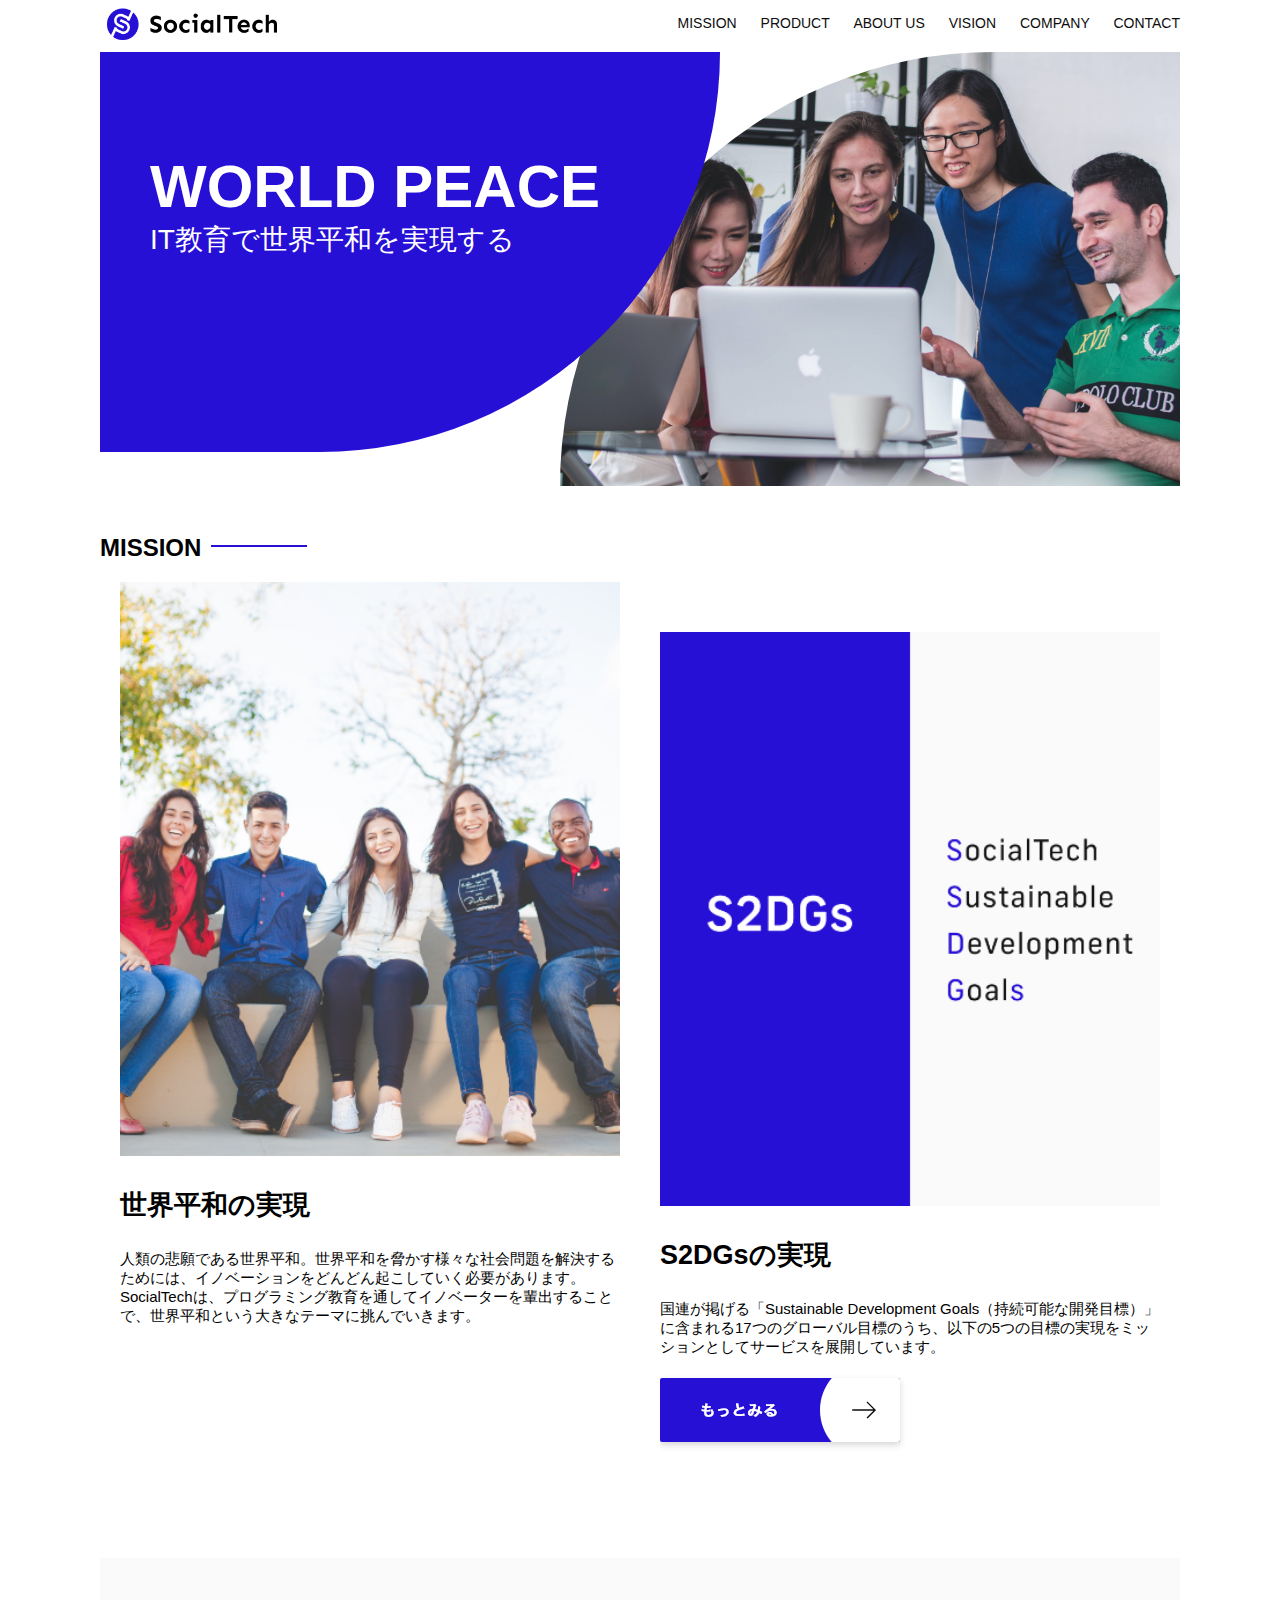
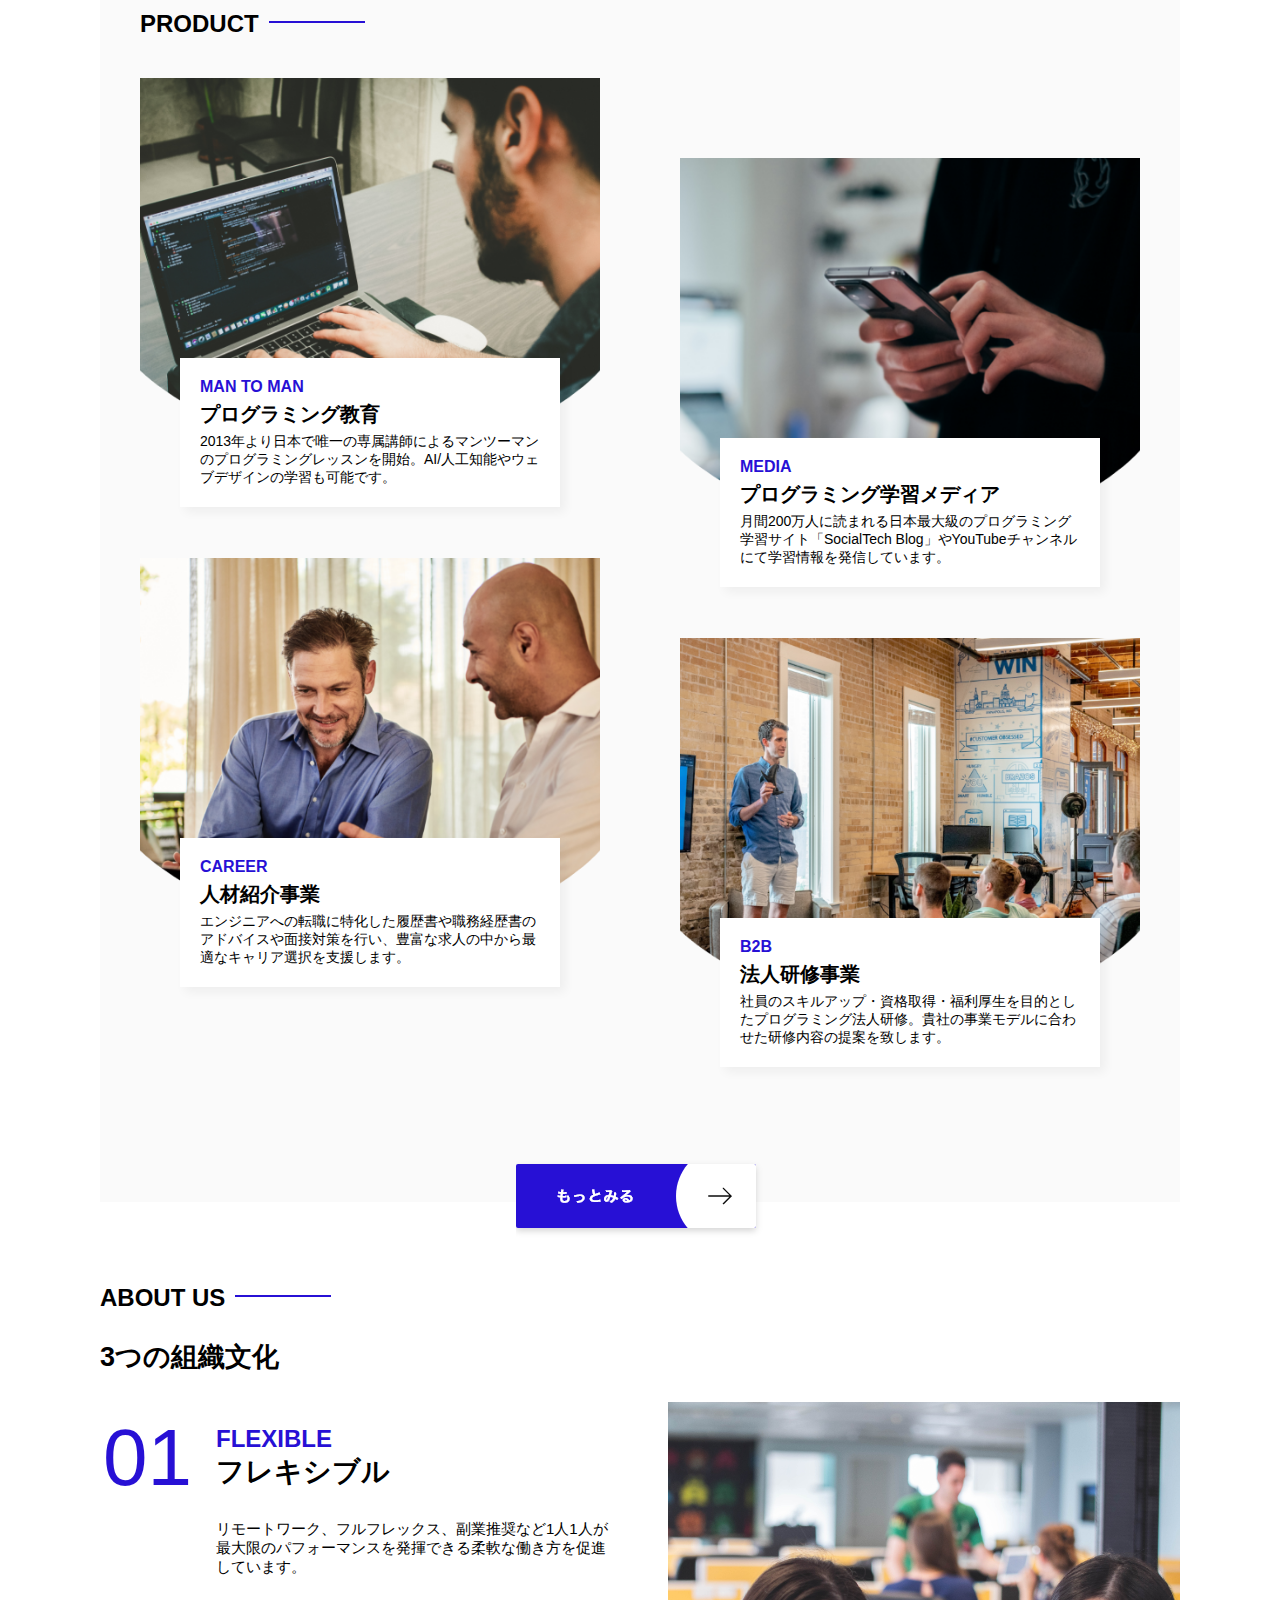
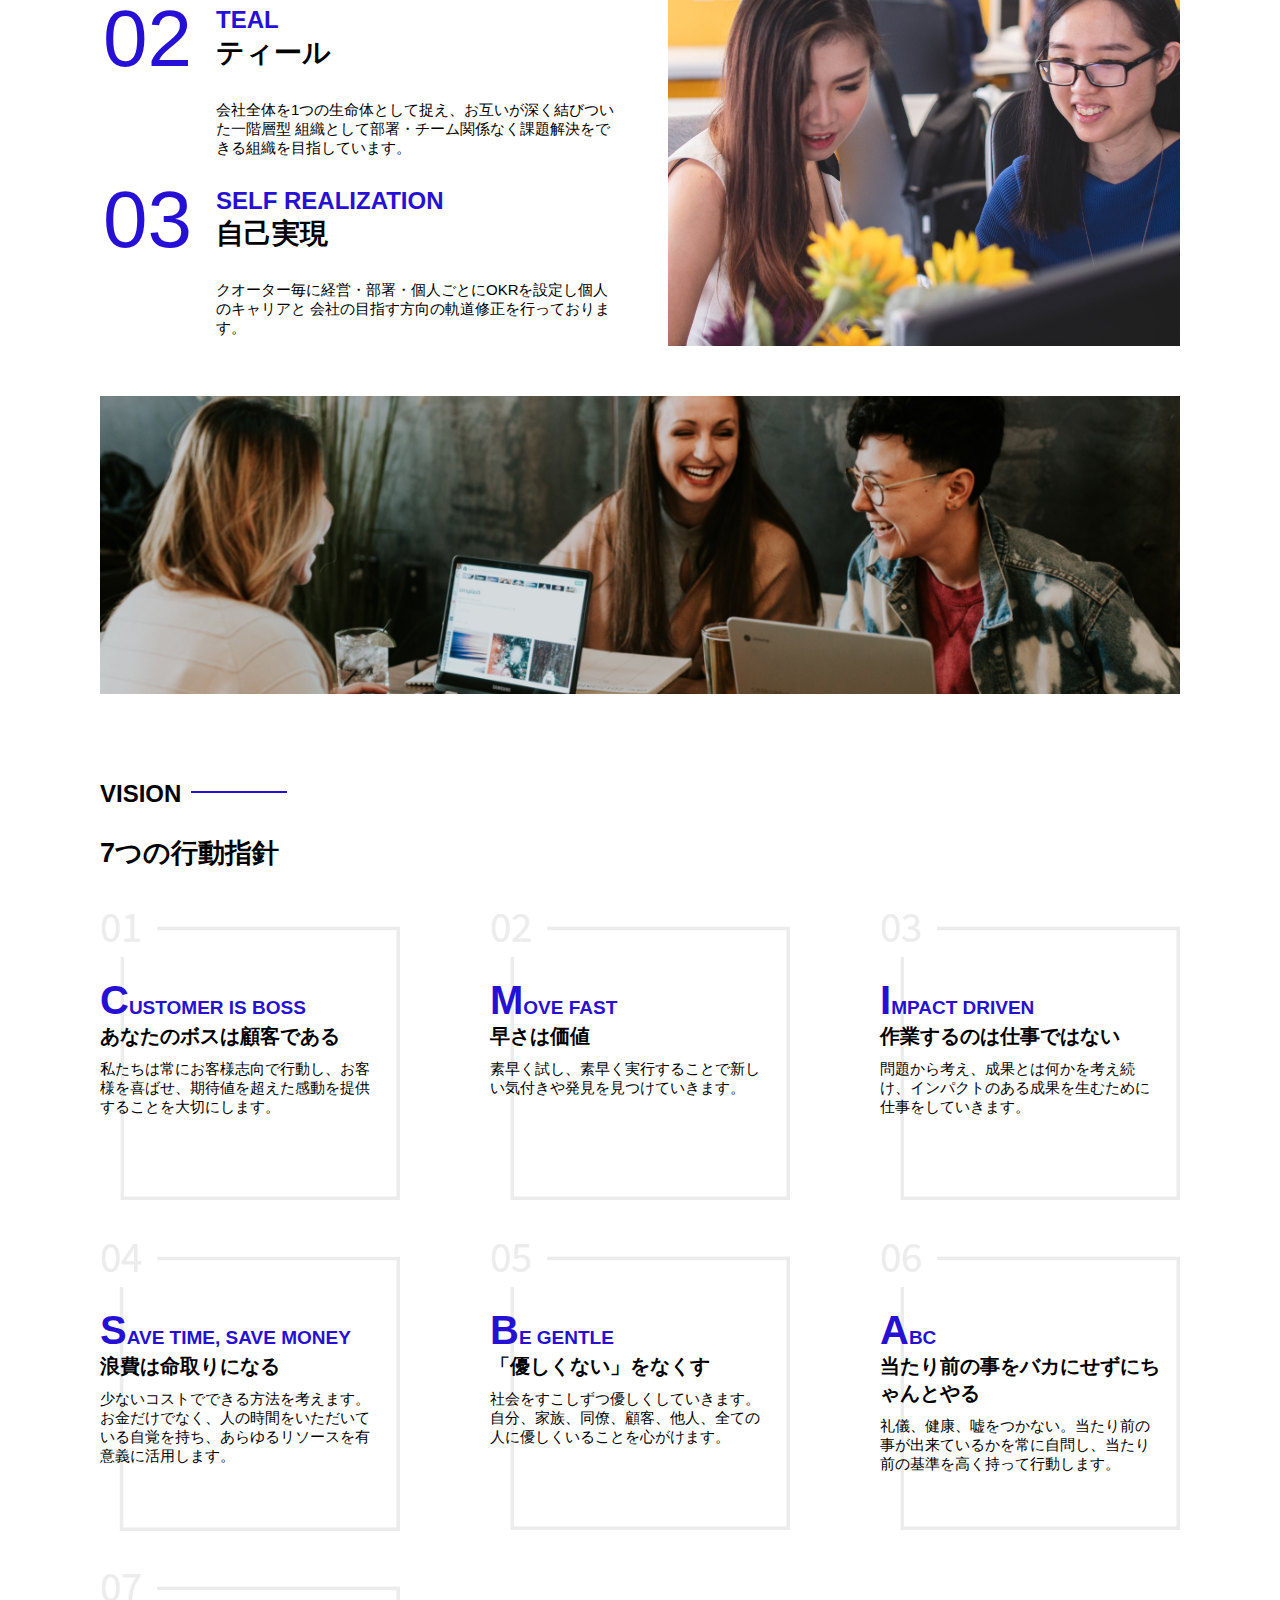
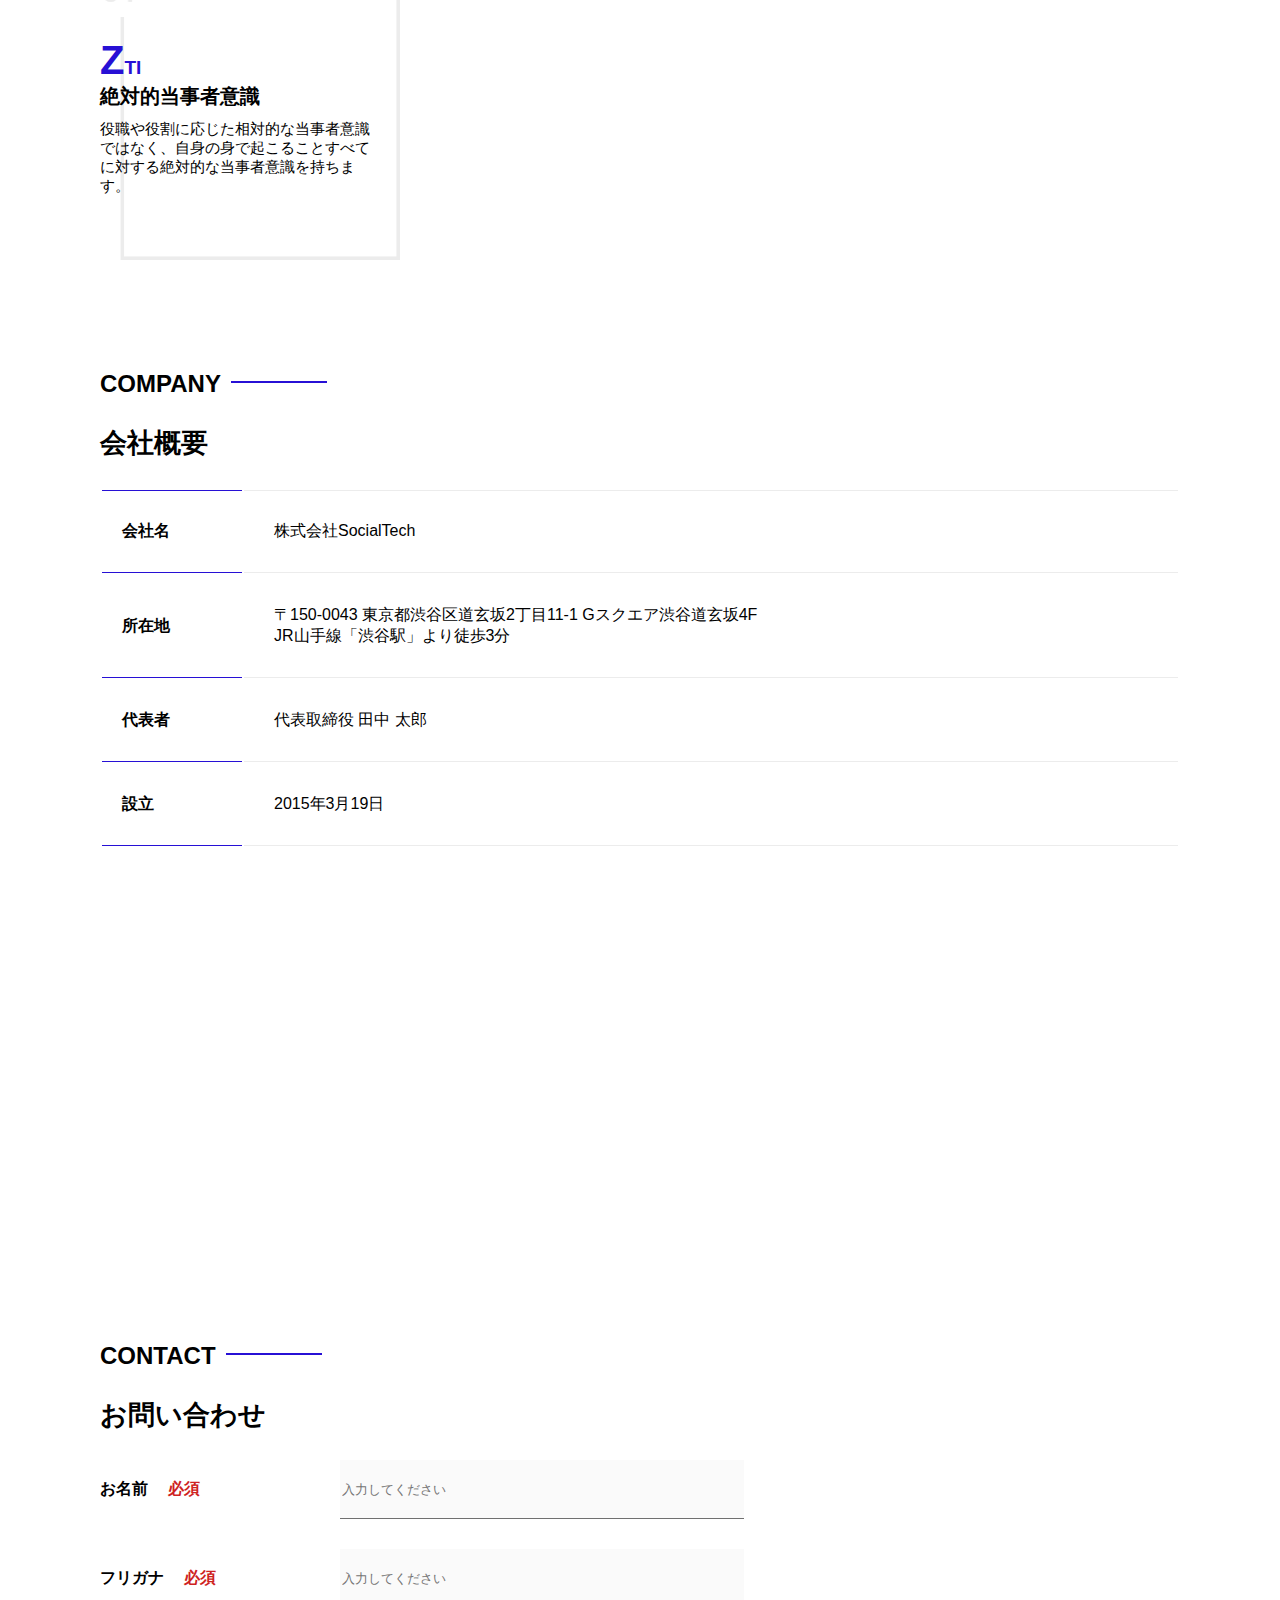
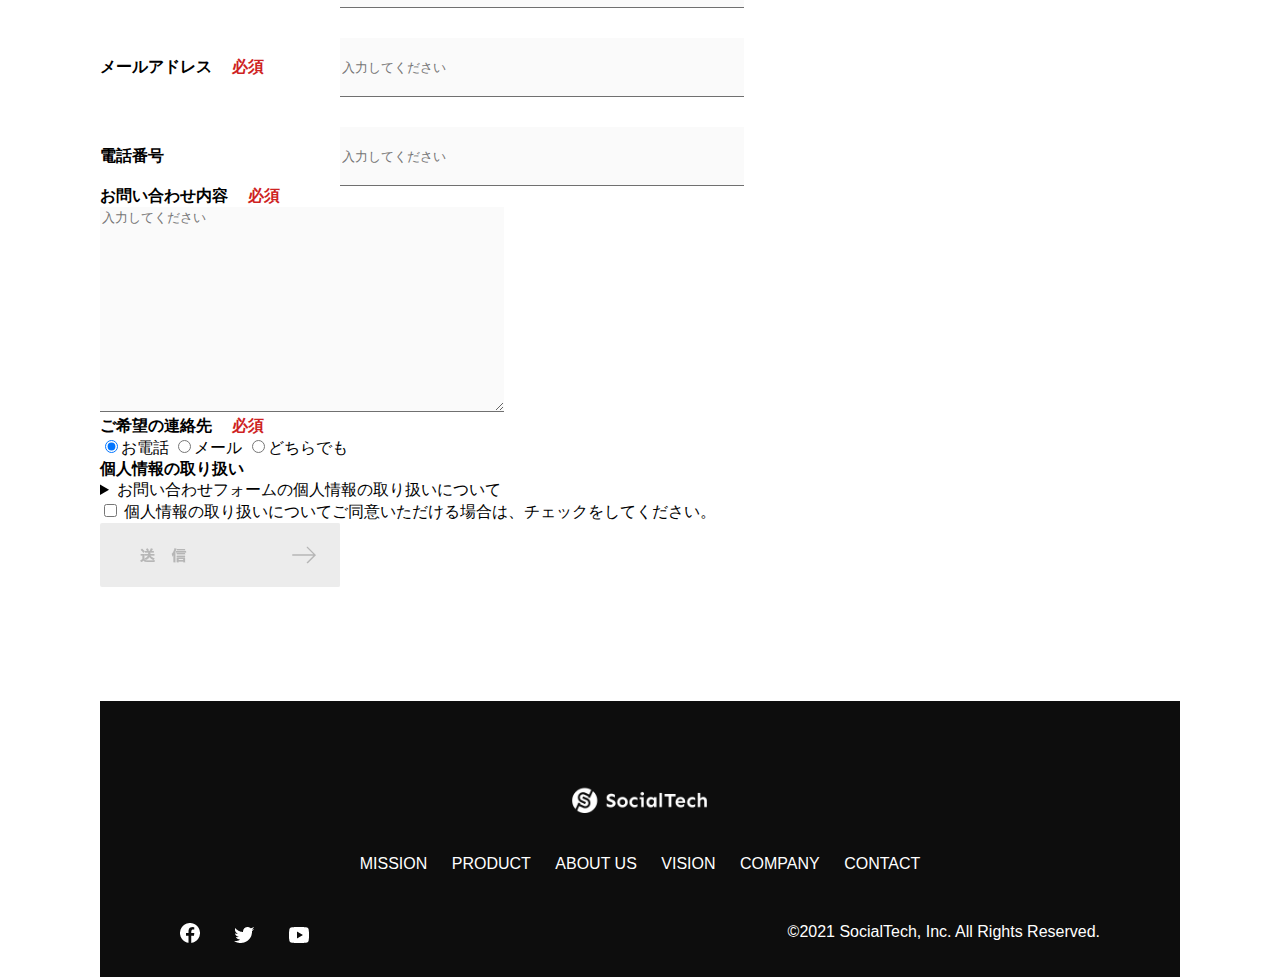
==== index.html @ 035e8613 "初回コミット" ====
<!DOCTYPE html>
  <html>
  <head>
    <title>SocialTech</title>
    <meta charset="UTF-8">
    <meta name="description" content="SocialTechはEdTech業界のリーディングカンパニーを目指します。">
    <meta name="viewport" content="width=device-width", initial-scale="1.0">
    <link rel="stylesheet" href="style.css">
  </head>
  <body>
    <header>
      <a href="index.html" id="logo"><img src="images/logo.png" alt="トップページに戻る"></a>
        <!-- PC用ナビゲーション -->
      <nav id="nav-pc">
        <a href="mission.html">MISSION</a>
        <a href="product.html">PRODUCT</a>
        <a href="index.html#aboutus">ABOUT US</a>
        <a href="index.html#vision">VISION</a>
        <a href="index.html#company">COMPANY</a>
        <a href="index.html#contact">CONTACT</a>
      </nav>
       <!-- スマホ用メニューボタン -->
     <img id="menu-sp" src="images/button-menu.png" alt="ナビゲーションを開く" onclick="document.getElementById('nav-sp').style.display = 'block'">
     <!-- スマホ用ナビゲーション -->
     <nav id="nav-sp">
      <img id="close" src="images/button-close.png" alt="ナビゲーションを閉じる" onclick="document.getElementById('nav-sp').style.display = 'none'">
      <a id="logo-sp" href="index.html" onclick="document.getElementById('nav-sp').style.display = 'none'"><img
          src="images/logo-sp.png" alt="トップページに戻る"></a>
      <a class="menu" href="mission.html" onclick="document.getElementById('nav-sp').style.display = 'none'">MISSION</a>
      <a class="menu" href="product.html" onclick="document.getElementById('nav-sp').style.display = 'none'">PRODUCT</a>
      <a class="menu" href="index.html#aboutus" onclick="document.getElementById('nav-sp').style.display = 'none'">ABOUT
        US</a>
      <a class="menu" href="index.html#vision"
        onclick="document.getElementById('nav-sp').style.display = 'none'">VISION</a>
      <a class="menu" href="index.html#company"
        onclick="document.getElementById('nav-sp').style.display = 'none'">COMPANY</a>
      <a class="menu" href="index.html#contact"
        onclick="document.getElementById('nav-sp').style.display = 'none'">CONTACT</a>
      <div id="sns">
        <a href="https://www.facebook.com/sejuku2013"><img src="images/button-facebook.png" alt="Facebookのリンク"></a>
        <a href="https://twitter.com/samuraijuku"><img src="images/button-twitter.png" alt="Twitterのリンク"></a>
        <a href="https://www.youtube.com/channel/UCCFOQO5aDK0xXam4cUQXT8g"><img src="images/button-youtube.png" alt="YouTubeのリンク"></a>
      </div>
    </nav>
    </header>
    <main>
      <article>
         <!-- メインビジュアル -->
       <section id="main-visual">
        <div id="main-message">
          <h1>WORLD PEACE</h1>
          <p>IT教育で世界平和を実現する</p>
        </div>
        <img src="images/index/index-main.png" alt="PCの周りに集まる多国籍の仲間たち">
      </section>
      <section id="mission">
        <h2 class="index-h2">MISSION</h2>
        <div id="mission-flex">
          <div>
            <img id="mission-photo" src="images/index/index-mission.png" alt="屋外のベンチで写真を撮影する多国籍の仲間たち">
            <h3>世界平和の実現</h3>
            <p>
              人類の悲願である世界平和。世界平和を脅かす様々な社会問題を解決するためには、イノベーションをどんどん起こしていく必要があります。SocialTechは、プログラミング教育を通してイノベーターを輩出することで、世界平和という大きなテーマに挑んでいきます。
            </p>
          </div>
          <div>
            <img id="s2dgs" src="images/index/s2dgs.png" alt="S2DGs">
             <h3>S2DGsの実現</h3>
             <p>国連が掲げる「Sustainable Development Goals（持続可能な開発目標）」に含まれる17つのグローバル目標のうち、以下の5つの目標の実現をミッションとしてサービスを展開しています。</p>
             <a href="mission.html">
               <img src="images/button-more.png" alt="もっとみる">
             </a>
          </div>
        </div>
      </section>
      <!-- プロダクト -->
      <section id="product">
        <h2 class="index-h2">PRODUCT</h2>
        <div>
          <div id="product-left">
            <div>
              <img class="product-photo" src="images/index/index-mantoman.png" alt="PCでコードを書く男性">
              <div class="product-explain">
                <span>MAN TO MAN</span>
                <h3>プログラミング教育</h3>
                <p>2013年より日本で唯一の専属講師によるマンツーマンのプログラミングレッスンを開始。AI/人工知能やウェブデザインの学習も可能です。</p>
              </div>
            </div>
            <div>
              <img class="product-photo" src="images/index/index-career.png" alt="笑顔で話し合う2人の男性">
              <div class="product-explain">
                <span>CAREER</span>
                <h3>人材紹介事業</h3>
                <p>エンジニアへの転職に特化した履歴書や職務経歴書のアドバイスや面接対策を行い、豊富な求人の中から最適なキャリア選択を支援します。</p>
              </div>
            </div> 
          </div>
          <div id="product-right">
            <div>
              <img class="product-photo" src="images/index/index-media.png" alt="スマートフォンを操作する人">
              <div class="product-explain">
                <span>MEDIA</span>
                <h3>プログラミング学習メディア</h3>
                <p>月間200万人に読まれる日本最大級のプログラミング学習サイト「SocialTech Blog」やYouTubeチャンネルにて学習情報を発信しています。</p>
              </div>
            </div>
            <div>
              <img class="product-photo" src="images/index/index-b2b.png" alt="講演中の男性とそれを聴く人々">
              <div class="product-explain">
                <span>B2B</span>
                <h3>法人研修事業</h3>
                <p>社員のスキルアップ・資格取得・福利厚生を目的としたプログラミング法人研修。貴社の事業モデルに合わせた研修内容の提案を致します。</p>
              </div>
            </div>
          </div>
        </div>
        <div>
          <a id="product-more" href="product.html">
            <img src="images/button-more.png" alt="もっとみる">
          </a>
        </div>
      </section>
       <!---ABOUT US-->
       <section id="aboutus">
        <h2 class="index-h2">ABOUT US</h2>
        <h3>3つの組織文化</h3>
        <div>
          <table class="culture-table">
            <tr>
              <td>
                <span class="culture-num">01</span>
              </td>
              <td>
                <span class="culture-en">FLEXIBLE</span>
                <span class="culture-jp">フレキシブル</span>
              </td>
            </tr>
            <tr>
              <td>
                <!--空のセル-->
              </td>
              <td>
                <p class="culture-description">
                  リモートワーク、フルフレックス、副業推奨など1人1人が最大限のパフォーマンスを発揮できる柔軟な働き方を促進しています。
                </p>
              </td>
            </tr>
            <tr>
              <td>
                <span class="culture-num">02</span>
              </td>
              <td>
                <span class="culture-en">TEAL</span>
                <span class="culture-jp">ティール</span>
              </td>
            </tr>
            <tr>
              <td>
                <!--空のセル-->
              </td>
              <td>
                <p class="culture-description">
                  会社全体を1つの生命体として捉え、お互いが深く結びついた一階層型
                  組織として部署・チーム関係なく課題解決をできる組織を目指しています。
                </p>
              </td>
            </tr>
            <tr>
              <td>
                <span class="culture-num">03</span>
              </td>
              <td>
                <span class="culture-en">SELF REALIZATION</span>
                <span class="culture-jp">自己実現</span>
              </td>
            </tr>
            <tr>
              <td>
                <!--空のセル-->
              </td>
              <td>
                <p class="culture-description">
                  クオーター毎に経営・部署・個人ごとにOKRを設定し個人のキャリアと
                  会社の目指す方向の軌道修正を行っております。
                </p>
              </td>
            </tr>
          </table>
          <img class="culture-img" src="images/index/index-aboutus1.png" alt="笑顔で話し合う2人の女性">
        </div>
        <img class="culture-img2" src="images/index/index-aboutus2.png" alt="笑顔で話し合う3人の男女">
      </section>
       <!-- VISION -->
       <section id="vision">
        <h2 class="index-h2">VISION</h2>
        <h3>7つの行動指針</h3>
        <div>
          <div class="vision-box">
            <img src="images/index/vision-01.png" alt="01">
            <span>
              <h4>CUSTOMER IS BOSS</h4>
              <h5>あなたのボスは顧客である</h5>
              <p>私たちは常にお客様志向で行動し、お客様を喜ばせ、期待値を超えた感動を提供することを大切にします。</p>
            </span>
          </div>
          <div class="vision-box">
            <img src="images/index/vision-02.png" alt="02">
            <span>
              <h4>MOVE FAST</h4>
              <h5>早さは価値</h5>
              <p>素早く試し、素早く実行することで新しい気付きや発見を見つけていきます。</p>
            </span>
          </div>
          <div class="vision-box">
            <img src="images/index/vision-03.png" alt="03">
            <span>
              <h4>IMPACT DRIVEN</h4>
              <h5>作業するのは仕事ではない</h5>
              <p>問題から考え、成果とは何かを考え続け、インパクトのある成果を生むために仕事をしていきます。</p>
            </span>
          </div>
          <div class="vision-box">
            <img src="images/index//vision-04.png" alt="04">
            <span>
              <h4>SAVE TIME, SAVE MONEY</h4>
              <h5>浪費は命取りになる</h5>
              <p>少ないコストでできる方法を考えます。お金だけでなく、人の時間をいただいている自覚を持ち、あらゆるリソースを有意義に活用します。</p>
            </span>
          </div>
          <div class="vision-box">
            <img src="images/index/vision-05.png" alt="05">
            <span>
              <h4>BE GENTLE</h4>
              <h5>「優しくない」をなくす</h5>
              <p>社会をすこしずつ優しくしていきます。自分、家族、同僚、顧客、他人、全ての人に優しくいることを心がけます。</p>
            </span>
          </div>
          <div class="vision-box">
            <img src="images/index/vision-06.png" alt="06">
            <span>
              <h4>ABC</h4>
              <h5>当たり前の事をバカにせずにちゃんとやる</h5>
              <p>礼儀、健康、嘘をつかない。当たり前の事が出来ているかを常に自問し、当たり前の基準を高く持って行動します。</p>
            </span>
          </div>
          <div class="vision-box">
            <img src="images/index/vision-07.png" alt="07">
            <span>
              <h4>ZTI</h4>
              <h5>絶対的当事者意識</h5>
              <p>役職や役割に応じた相対的な当事者意識ではなく、自身の身で起こることすべてに対する絶対的な当事者意識を持ちます。</p>
            </span>
          </div>
        </div>
      </section>
       <!-- COMPANY -->
       <section id="company">
        <h2 class="index-h2">COMPANY</h2>
        <h3>会社概要</h3>
        <table id="company-table">
          <tr>
            <th class="tableheader-first">会社名</th>
            <td class="cell-first">株式会社SocialTech</td>
          </tr>
          <tr>
            <th class="tableheader">所在地</th>
            <td class="cell">〒150-0043 東京都渋谷区道玄坂2丁目11-1 Gスクエア渋谷道玄坂4F<br>JR山手線「渋谷駅」より徒歩3分</td>
          </tr>
          <tr>
            <th class="tableheader">代表者</th>
            <td class="cell">代表取締役 田中 太郎</td>
          </tr>
          <tr>
            <th class="tableheader">設立</th>
            <td class="cell">2015年3月19日</td>
          </tr>
        </table>
        <iframe
           src="https://www.google.com/maps/embed?pb=!1m18!1m12!1m3!1d3241.7759544892483!2d139.69399665123464!3d35.65789123876098!2m3!1f0!2f0!3f0!3m2!1i1024!2i768!4f13.1!3m3!1m2!1s0x60188caa0042e8d1%3A0xba130bea826a7aa2!2z44CSMTUwLTAwNDMg5p2x5Lqs6YO95riL6LC35Yy66YGT546E5Z2C77yS5LiB55uu77yR77yR4oiS77yR!5e0!3m2!1sja!2sjp!4v1636872991912!5m2!1sja!2sjp"
           style="border:0;" allowfullscreen="" loading="lazy">
         </iframe>
      </section>
      <!-- お問い合わせフォーム -->
      <section id="contact">
        <h2 class="index-h2">CONTACT</h2>
        <h3>お問い合わせ</h3>
        <!-- STATIC FORMSのフォームタグ -->
        <form action="https://api.staticforms.xyz/submit" method="post">
          <input type="text" name="honeypot" style="display:none">
          <!-- STATIC FORMSのアクセスキー -->
          <input type="hidden" name="accessKey" value="3733d729-b805-4e1a-8c39-3de2110f23d2">
          <!--メールのタイトル-->
          <input type="hidden" name="subject" value="お問い合わせフォーム" />
          <!--送信先のメールアドレスをvalueに設定する-->
          <input type="hidden" name="replyTo" value="emotegi0509@gmail.com">
          <!--redirectToのURLは公開後のURLへリンクする-->
          <input type="hidden" name="redirectTo" value="">
          <div>
            <div class="contact-heading">
              <label class="contact-label">お名前<span class="contact-span">必須</span></label>
            </div>
            <div>
              <input type="text" name="name" placeholder="入力してください" class="contact-textbox">
            </div>
          </div>
          <div>
            <div class="contact-heading">
              <label class="contact-label">フリガナ<span class="contact-span">必須</span></label>
            </div>
            <div>
              <input type="text" name="hurigana" placeholder="入力してください" class="contact-textbox">
            </div>
          </div>
          <div>
            <div class="contact-heading">
              <label class="contact-label">メールアドレス<span class="contact-span">必須</span></label>
            </div>
            <div>
              <input type="text" name="email" placeholder="入力してください" class="contact-textbox">
            </div>
          </div>
          <div>
            <div class="contact-heading">
              <label class="contact-label">電話番号</label>
            </div>
            <div>
              <input type="text" name="tel" placeholder="入力してください" class="contact-textbox">
            </div>
            <div>
              <div class="contact-heading">
                <label class="contact-label">お問い合わせ内容<span class="contact-span">必須</span></label>
              </div>
              <div>
                <textarea class="contact-textarea" placeholder="入力してください" name="message"></textarea>
              </div>
              <div>
                <div class="contact-heading">
                  <label class="contact-label">ご希望の連絡先<span class="contact-span">必須</span></label>
                </div>
                <div>
                  <input class="radiobutton" type="radio" value="tel" name="contact" checked><label>お電話</label>
                  <input class="radiobutton" type="radio" value="mail" name="contact"><label>メール</label>
                  <input class="radiobutton" type="radio" value="both" name="contact"><label>どちらでも</label>
                </div>
              </div>
              <div>
                <div class="contact-heading">
                  <label class="contact-label">個人情報の取り扱い</label>
                </div>
                <div>
                  <details>
                    <summary>お問い合わせフォームの個人情報の取り扱いについて</summary>
                    <div>
                      <span>１．組織の名称又は氏名</span><br>
                      株式会社SocialTech<br><br>
                      <span>２．個人情報保護管理者（若しくはその代理人）の氏名又は職名、所属及び連絡先
                        鈴木 一郎 コーポレート部</span><br>
                      メールアドレス：support@socialtech.net<br>
                      TEL：03-xxxx-xxxx<br>
                      <span>３．個人情報の利用目的</span><br>
                      ・本サービス及び本サービスに関連する情報の提供又はそれらに関する連絡のため<br>
                      ・ユーザーの本人確認のため<br>
                      ・当社サービスのご案内のため<br>
                      ・当社の商品等の広告または宣伝（電子メールによるものを含むものとします。）<br><br>
                      <span>４．個人情報の取り扱い業務の委託</span><br>
                      個人情報の取扱業務の全部または一部を外部に業務委託する場合があります。<br>
                      その際、弊社は、個人情報を適切に保護できる管理体制を敷き実行していることを条件として<br>
                      委託先を厳選したうえで、機密保持契約を委託先と締結し、お客様の個人情報を厳密に管理させます。<br><br>
                      <span>５．個人情報の開示等の請求</span><br>
                      お客様は、弊社に対してご自身の個人情報の開示等（利用目的の通知、開示、内容の訂正・追加・削除、利用の停止または消去、第三者への提供の停止）に関して、当社問合わせ窓口に申し出ることができます。<br>
                      その際、弊社はお客様ご本人を確認させていただいたうえで、合理的な期間内に対応いたします。<br><br>
                      なお、個人情報に関する弊社問合わせ先は、次の通りです。<br><br>
                      株式会社SocialTech　個人情報問合せ窓口<br>
                      〒150-0043　東京都渋谷区道玄坂2丁目11-1 Ｇスクエア渋谷道玄坂 4F<br>
                      メールアドレス：support@socialtech.net　TEL：03-xxxx-xxxx<br><br>
                      <span>６．個人情報を提供されることの任意性について</span><br><br>
                      お客様がご自身の個人情報を弊社に提供されるか否かは、お客様のご判断によりますが、もしご提供されない場合には、適切なサービスが提供できない場合がありますので予めご了承ください。
                    </div>
                  </details>
                  <input type="checkbox" name="agree">
                  <span>個人情報の取り扱いについてご同意いただける場合は、チェックをしてください。</span>
                </div>
              </div>
              <input type="image" src="images/button-submit.png" alt="送信する">
            </form>
          </section>
        </article>
        <footer>
          <div id="footer-logo">
            <img src="images/logo-sp.png" alt="SocialTech">
          </div>
          <div id="footer-link">
            <a href="mission.html">MISSION</a>
            <a href="product.html">PRODUCT</a>
            <a href="index.html#aboutus">ABOUT US</a>
            <a href="index.html#vision">VISION</a>
            <a href="index.html#company">COMPANY</a>
            <a href="index.html#contact">CONTACT</a>
          </div>
          <div id="sns-footer">
            <a href="https://www.facebook.com/sejuku2013"><img src="images/button-facebook.png" alt="Facebookのリンク"></a>
            <a href="https://twitter.com/samuraijuku"><img src="images/button-twitter.png" alt="Twitterのリンク"></a>
            <a href="https://www.youtube.com/channel/UCCFOQO5aDK0 xXam4cUQXT8g"><img src="images/button-youtube.png" alt="YouTubeのリンク"></a>
             <span id="copyright">&copy;2021 SocialTech, Inc. All Rights Reserved. </span>
          </div>
        </footer>
     </main>
  </body>
  </html>
---- style.css ----
body {
    font-family: "Source Sans Pro", "Hiragino Kaku Gothic ProN", Meiryo, Arial, sans-serif;
  }
  
  p {
    font-size: 15px;
  }
  /*================
  PC用のスタイル
  =================*/
  @media screen and (min-width: 768px) {
  body {
    max-width: 1080px;
    min-width: 960px;
    margin: 0 auto 0 auto;
  }
  
  header {
    display: flex;
    justify-content: space-between;
  }
   /* ナビゲーションのレイアウト */
   #nav-pc {
    font-size: 14px;
    padding-top: 15px;
  }
  
  /* ナビゲーションのリンクの装飾設定 */
  #nav-pc > a {
    text-decoration: none;
    margin-left: 20px;
  }
  #nav-pc > a:link {
    color: #0d0d0d;
  }
  #nav-pc > a:visited {
    color: #0d0d0d;
  }
  #nav-pc > a:hover {
    color: #0d0d0d;
    text-decoration: underline;
  }
  #nav-pc > a:active {
    color: #0d0d0d;
  }
  /* スマホ用ナビを非表示 */
  #nav-sp,
  #menu-sp {
    display: none;
  }
  /* メインビジュアル*/
  #main-visual {
    position: relative;
    height: 400px;
  }
  #main-message {
    position: absolute;
    top: 0;
    left: 0;
    background-color: #2710d5;
    color: #ffffff;
    border-radius: 0 0 476px 0;
    max-width: 620px;
    height: 100%;
    width: 100%;
    z-index: 11;
  }
  #main-message > h1 {
    font-size: 60px;
    font-weight: bold;
    margin: 100px 0 0 50px;
  }
  #main-message > p { 
    font-size: 28px;
    margin: 0 0 0 50px;
  }
  #main-visual > img {
    max-width: 620px;
    border-radius: 476px 0 0 0;
    position: absolute;
    top: 0;
    right: 0;
    z-index: 10;
  }
  /* 見出し */
  h2 {
    margin: 40px 0 0 0;
  }
  
  h2::after {
    content: url("images/line.png");
    margin-left: 10px;
  }
  
  h3 {
    font-size: 27px;
  }
  /* ミッション */
  #mission {
    margin: 80px auto 80px auto;
    width: 100%;
  }
  
  #mission-flex {
    width: 100%;
    display: flex;
  }
  #mission-flex > div {
    width: 50%;
    margin: 20px;
  }
  
  #mission-photo {
    width: 100%;
  }
  
  #s2dgs {
    margin-top: 50px;
    width: 100%;
  }
  /* プロダクト */
  #product {
    background-color: #fafafa;
    margin: 80px 0 80px 0;
    padding: 10px 40px 0px 40px;
  }
  
  /* 外枠 */
  #product > div {
    margin-top: 40px;
    display: flex;
  }
  
  /* 左のカラム */
  #product-left {
    width: 50%;
    margin-right: 20px;
  }
  
  /* 右のカラム */
  #product-right {
    width: 50%;
    margin-left: 20px;
    margin-top: 80px;
  }
  
  /* 画像＋説明の枠 */
  #product-left > div {
    position: relative;
    height: 480px;
    margin-right: 20px;
  }
  #product-right > div {
    position: relative;
    height: 480px;
    margin-left: 20px;
  }
/* 画像 */
.product-photo {
  width: 100%;
}
/* 説明文の枠 */
.product-explain {
  background-color: #ffffff;
  position: absolute;
  left: 0;
  top: 280px;
  margin: 0 40px 0 40px;
  padding: 20px;
  box-shadow: 5px 5px 10px rgba(0, 0, 0, 0.05);
}

/* 説明文の英語 */
.product-explain > span {
  color: #2710d5;
  font-weight: bold;
  font-size: 16px;
  margin: 0;
}

/* 説明文の見出し */
.product-explain > h3 {
  font-size: 20px;
  margin: 5px 0 5px 0;
}

/* 説明文 */
.product-explain > p {
  font-size: 14px;
  margin: 0;
}

/* 「もっとみる」ボタン */
#product-more {
  margin: 0 auto -42px auto;
}
/* ABOUT US */
#aboutus {
  margin: 80px auto 80px auto;
}

/* 3つの組織文化と画像を入れる枠 */
#aboutus > div {
  display: flex;
}
/* 画像 */
.culture-img {
  width: 100%;
  align-self: flex-start;
}

.culture-img2 {
  margin-top: 50px;
  width: 100%;
}
/* 3つの組織文化の表 */
.culture-table {
  margin-right: 50px;
}
/* 番号 */
.culture-num {
  font-size: 80px;
  color: #2710d5;
  margin: 0 20px 0 0;
}

/* 組織文化英語 */
.culture-en {
  color: #2710d5;
  font-weight: bold;
  font-size: 24px;
  display: block;
}

/* 組織文化日本語 */
.culture-jp {
  font-size: 28px;
  font-weight: bold;
}

/* 説明文 */
.culture-description {
  margin: 0;
}
 /* ビジョン */
 #vision {
  margin: 80px auto 80px auto;
}

/* セクション内の外枠 */
#vision > div {
  width: 100%;
  display: flex;
  justify-content: space-between;
  flex-wrap: wrap;
}

/* 7つの行動指針の枠 */
.vision-box {
  width: 300px;
  height: 300px;
  margin-bottom: 30px;
  position: relative;
}
.vision-box > img {
  width: 100%;
  height: auto;
  position: absolute;
  top: 0;
  left: 0;
  z-index: 30;
}

.vision-box > span {
  position: absolute;
  top: 0;
  left: 0;
  z-index: 31;
  margin-right: 20px;
}

.vision-box > span > h4 {
  color: #2710d5;
  font-size: 19px;
  margin: 80px 0 0 0;
}

.vision-box > span > h4::first-letter {
  font-size: 40px;
}

.vision-box > span > h5 {
  font-size: 20px;
  margin: 0 0 0 0;
}

.vision-box > span > p {
  margin: 10px 0 0 0;
}
/* 会社概要 */
#company {
  margin: 80px auto 80px auto;
}
#company-table {
  width: 100%;
}

.tableheader {
  text-align: left;
  padding: 20px;
  border-bottom-color: #2710d5;
  border-bottom-width: 1px;
  border-bottom-style: solid;
  width: 100px;
}

.tableheader-first {
  text-align: left;
  padding: 20px;
  border-bottom-color: #2710d5;
  border-bottom-width: 1px;
  border-bottom-style: solid;
  border-top-color: #2710d5;
  border-top-width: 1px;
  border-top-style: solid;
  width: 100px;
}

.cell {
  padding: 30px;
  border-bottom-color: #ececec;
  border-bottom-width: 1px;
  border-bottom-style: solid;
}

.cell-first {
  padding: 30px;
  border-bottom-color: #ececec;
  border-bottom-width: 1px;
  border-bottom-style: solid;
  border-top-color: #ececec;
  border-top-width: 1px;
  border-top-style: solid;
}
#company > iframe {
  width: 100%;
  height: 368px;
  margin-top: 40px;
}
/* お問い合わせ */
#contact {
  margin: 80px auto 80px auto;
}

/* 外枠 */
#contact > form > div {
  display: flex;
  flex-direction: row;
  flex-wrap: wrap;
  padding-bottom: 30px;
}
/* 左列の見出し */
.contact-heading {
  width: 240px;
  align-self: center;
}
/* 見出しのラベル */
.contact-label {
  font-weight: bold;
}
/* 必須 */
.contact-span {
  color: #ce2222;
  margin: 0 0 0 20px;
  font-weight: bold;
}
/* テキストボックス */
.contact-textbox {
  border-top: 0;
  border-left: 0;
  border-right: 0;
  border-bottom-width: 1px;
  border-bottom-color: #707070;
  border-bottom-style: solid;
  background-color: #fafafa;
  width: 400px;
  height: 56px;
}
/* お問い合わせ内容のテキストエリア */
.contact-textarea {
  border-top: 0;
  border-left: 0;
  border-right: 0;
  border-bottom-width: 1px;
  border-bottom-color: #707070;
  border-bottom-style: solid;
  background-color: #fafafa;
  width: 400px;
  height: 200px;
}
/* 個人情報の取り扱い */
details {
  width: 700px;
}
details > div {
  background-color: #fafafa;
  padding: 20px;
} 
details > div > span {
  font-weight: bold;
}
/* フッター */
footer {
  background-color: #0d0d0d;
  text-align: center;
  padding: 80px 80px 30px 80px;
}

#footer-logo {
  margin-bottom: 30px;
}
#footer-link {
  margin-bottom: 50px;
}
#footer-link > a {
  text-decoration: none;
  margin: 10px;
}
#footer-link > a:link {
  color: #ffffff;
}
#footer-link > a:visited {
  color: #ffffff;
}
#footer-link > a:hover {
  color: #ffffff;
  text-decoration: underline;
}
#footer-link > a:active {
  color: #ffffff;
}
#sns-footer {
  text-align: left;
  width: 100%;
}

#sns-footer > a {
  margin-right: 30px;
}

#copyright {
  color: #ffffff;
  float: right;
}
/* mission.html用スタイル */
   /* ミッションのメインビジュアル */
   #mission-main {
    height: 496px;
    width: 100%;
    background-image: url("images/mission/mission-main.png");
    background-repeat: no-repeat;
    background-position-y: center;
  }

  #mission-title {
    background-color: #2710d5;
    width: 368px;
    color: #ffffff;
    height: 496px;
    border-radius: 0 248px 248px 0;
    position: relative;
  }

  #mission-title > h1 {
    position: absolute;
    top: 0;
    left: 100px;
    font-size: 80px;
  }

  #mission-title > span {
    position: absolute;
    top: 200px;
    left: 100px;
    font-size: 26px;
  }

  #mission-title > div {
    position: absolute;
    top: 350px;
    left: 100px;
    font-size: 16px;
  }
  #mission-s2dgs {
    width: 100%;
    margin: 20px;
  }

  .mission-h2 {
    color: #2710d5;
    font-size: 40px;
  }

  .mission-h2::after {
    content: none;
  }
  #mission-5goals {
    margin: 20px;
    display: flex;
  }

  #mission-5goals > div {
    flex-grow: 1;
    padding: 20px;
  }

  #mission-5goals > div > div {
    margin-bottom: 40px;
  }

  .fivegoals-image-right {
    float: right;
    margin: 20px;
  }

  .fivegoals-image-left {
    float: left;
    margin: 20px;
  }

  .fivegoals-number {
    color: #2710d5;
    font-size: 48px;
    margin: 0;
  }

  .fivegoals-h3 {
    font-size: 28px;
    margin: 0;
  }

  .fivegoals-p {
    margin: 0;
  }
  /* プロダクトページ */
  #product-main {
    height: 496px;
    width: 100%;
    background-image: url("images/product/product-main.png");
    background-repeat: no-repeat;
    background-position-y: center;
  }

  #product-title {
    background-color: #2710d5;
    width: 368px;
    color: #ffffff;
    height: 496px;
    border-radius: 0 248px 248px 0;
    position: relative;
  }
  #product-title > h1 {
    position: absolute;
    top: 0;
    left: 100px;
    font-size: 80px;
  }

  #product-title > span {
    position: absolute;
    top: 200px;
    left: 100px;
    font-size: 26px;
  }

  #product-title > div {
    position: absolute;
    top: 350px;
    left: 100px;
    font-size: 16px;
  }
  /* セクション1 */
  .product-section1 {
    position: relative;
    margin: 20px;
    height: 340px;
  }

  .product-section1 > img {
    position: absolute;
    top: 0;
    left: 0;
    width: 450px;
    margin: 0 40px 30px 0;
    border-radius: 0 432px 0 0;
  }

  .product-section1 > div {
    position: absolute;
    top: 0;
    left: 480px;
  }

  /* セクション2 */
  .product-section2 {
    position: relative;
    margin: 20px;
    height: 340px;
  }

  .product-section2 > img {
    position: absolute;
    top: 0;
    right: 0;
    width: 450px;
    margin: 0 0 30px 40px;
    border-radius: 432px 0 0 0;
  }

  .product-section2 > div {
    width: 500px;
    position: absolute;
    top: 0;
    left: 0;
  }

  .product-h2 {
    color: #2710d5;
    font-size: 24px;
    margin: 0;
  }

  .product-h3 {
    font-size: 28px;
    margin: 0;
  }
}

/*====================
スマートフォン用のスタイル
=====================*/
@media screen and (max-width: 767px) {
  body {
    min-width: 375px;
    margin: 0;
  }

  /* PC用ナビゲーション非表示 */
  #nav-pc {
    display: none;
  }

  /* ハンバーガーメニュー */
  #menu-sp {
    float: right;
    padding: 0;
  }
  /* スマホ用ナビゲーションの表示切替 */
   /* 初期状態、レイアウトと非表示設定 */
   #nav-sp {
    background-color: #2710d5;
    position: absolute;
    left: 0;
    top: 0;
    height: 100%;
    width: 100%;
    display: none;
    z-index: 100;
  }
  /* ×ボタン */
  #close {
    position: absolute;
    top: 20px;
    right: 20px;
  }

  /* ナビゲーションメニュー用ロゴ */
  #logo-sp {
    margin: 80px 0 30px 20px;
  }
  /* ナビゲーションのリンクの装飾設定 */
  #nav-sp > a {
    display: block;
  }
  #nav-sp > a:link {
    color: #ffffff;
  }
  #nav-sp > a:visited {
    color: #ffffff;
  }
  #nav-sp > a:hover {
    color: #ffffff;
    text-decoration: underline;
  }
  #nav-sp > a:active {
    color: #ffffff;
  }
  #nav-sp > .menu {
    text-decoration: none;
    display: block;
    margin: 0 20px 0 20px;
    height: 44px;
    font-size: 16px;
    background-image: url("images/arrow.png");
    background-repeat: no-repeat;
    background-position: right top;
  }
  #sns {
    position: absolute;
    bottom: 20px;
    left: 20px;
  }
  #sns > a {
    margin-right: 30px;
  }
  /* メインビジュアル */
  #main-visual {
    position: relative;
    height: 470px;
    width: 100%;
    overflow: hidden;
  }
  #main-visual > div {
    position: absolute;
    top: 0;
    left: 0;
    background-color: #2710d5;
    color: white;
    border-radius: 0 0 476px 0;
    text-align: center;
    height: 280px;
    width: 100%;
    z-index: 11;
  }
  #main-visual > div > h1 {
    font-size: 28px;
    margin: 90px 0 0 0;
  }

  #main-visual > div > p {
    margin: 0;
  }

  #main-visual > img {
    width: 100%;
    border-radius: 476px 0 0 0;
    z-index: 10;
    position: absolute;
    bottom: 0;
    right: 0;
  }
   /* 見出し */
   h2::after {
    content: url("images/line.png");
    margin-left: 10px;
  }

  h3 {
    font-size: 24px;
    margin: 10px 0 0 0;
  }
  /* ミッション */
  #mission {
    margin: 20px;
  }

  #mission-photo {
    width: 100%;
  }

  #s2dgs {
    width: 100%;
  }
  /* プロダクト */
  #product {
    background-color: #fafafa;
    padding-top: 10px;
  }

  #product h2 {
    margin-left: 20px;
  }
  /* 外枠 */
  /* 左右のカラム　スマホでは縦並び */
  #product-left,
  #product-right {
    margin-right: 20px;
    margin-left: 20px;
  }
   /* 画像＋説明の枠 */
   #product-left > div,
   #product-right > div {
     position: relative;
     height: 540px;
  }
 
   /* 説明文の枠 */
   .product-explain {
     background-color: #ffffff;
     position: absolute;
     left: 0;
     bottom: 50px;
     padding: 20px;
     box-shadow: 5px 5px 10px rgba(0, 0, 0, 0.05);
  }
 
   .product-explain > span {
     color: #2710d5;
     font-weight: bold;
     font-size: 16px;
     margin: 0px;
  }
 
   .product-explain > h3 {
     margin: 10px 0 10px 0;
  }
   /* 画像 */
   .product-photo {
    width: 100%;
  }

  #product-more > img {
    margin: 0 0 -42px 20px;
  }
   /* ABOUT US */
   #aboutus {
    margin: 80px 20px 80px 20px;
  }

  #aboutus > div {
    display: flex;
    flex-direction: column;
  }

  .culture-table {
    width: 100%;
    padding-right: 20px;
    order: 2;
  }
  .culture-img {
    width: 100%;
    order: 1;
  }

  .culture-img2 {
    width: 100%;
  }
  .culture-num {
    font-size: 80px;
    color: #2710d5;
  }

  .culture-en {
    color: #2710d5;
    font-weight: bold;
    font-size: 24px;
    display: block;
  }

  .culture-jp {
    display: block;
  }

  .culture-description {
    margin: 0;
  }
  /* ビジョン */
  #vision {
    margin: 80px 20px 80px 20px;
  }

  .vision-box {
    width: 300px;
    height: 300px;
    margin-bottom: 30px;
    position: relative;
  }

  .vision-box > img {
    width: 100%;
    height: auto;
    position: absolute;
    top: 0;
    left: 0;
    z-index: 30;
  }
  .vision-box > span {
    position: absolute;
    top: 0;
    left: 0;
    z-index: 31;
    margin-right: 20px;
  }

  .vision-box > span > h4 {
    color: #2710d5;
    font-size: 19px;
    margin: 60px 0 0 0;
  }

  .vision-box > span > h5 {
    font-size: 20px;
    margin: 0 0 0 0;
  }
  .vision-box > span > p {
    margin: 10px 0 0 0;
  }
  /* 会社概要 */
  #company {
    margin: 0 20px 0 20px;
  }

  #company > h3 {
    margin-bottom: 20px;
  }
  #company > table {
    width: 100%;
  }

  .tableheader-first {
    text-align: left;
    padding: 20px;
    border-bottom-color: #2710d5;
    border-bottom-width: 1px;
    border-bottom-style: solid;
    border-top-color: #2710d5;
    border-top-width: 1px;
    border-top-style: solid;
    width: 50px;
  }
  .tableheader {
    text-align: left;
    padding: 20px;
    border-bottom-color: #2710d5;
    border-bottom-width: 1px;
    border-bottom-style: solid;
    width: 50px;
  }

  .cell {
    padding: 20px;
    border-bottom-color: #ececec;
    border-bottom-width: 1px;
    border-bottom-style: solid;
  }
  .cell-first {
    padding: 20px;
    border-bottom-color: #ececec;
    border-bottom-width: 1px;
    border-bottom-style: solid;
    border-top-color: #ececec;
    border-top-width: 1px;
    border-top-style: solid;
  }

  #company > iframe {
    width: 100%;
    height: 240px;
    margin: 40px 0 0 0;
  }
  /* お問い合わせ */
  #contact {
    margin: 80px 20px 80px 20px;
  }

  #contact > h3 {
    margin-bottom: 20px;
  }

  #contact > form > div {
    margin-bottom: 20px;
  }

  .contact-heading {
    margin-bottom: 20px;
  }
  /* ラベル */
   .contact-label {
     font-weight: bold;
   }
 
   /* 必須 */
   .contact-span {
     color: #ce2222;
     margin: 0 0 0 20px;
     font-weight: bold;
   }
 
   .contact-textbox {
     height: 56px;
     border-top: 0;
     border-left: 0;
     border-right: 0;
     background-color: #fafafa;
     border-bottom-color: #707070;
     border-bottom-width: 1px;
     border-style: solid;
     min-width: 300px;
     width: 100%;
   }
 
   .contact-textarea {
     height: 150px;
     border-top: 0;
     border-left: 0;
     border-right: 0;
     background-color: #fafafa;
     width: 100%;
   }
 
   .radiobutton {
     margin-bottom: 20px;
   }
 
   .radiobutton + label::after {
     content: "\A";
     white-space: pre;
   }
   /* フッター */
   footer {
    background-color: #0d0d0d;
    padding: 30px 20px 50px 20px;
  }

  #footer-logo {
    margin-bottom: 30px;
  }
  #footer-link {
    margin-bottom: 50px;
  }
  #footer-link > a {
    text-decoration: none;
    margin: 0 20px 30px 0;
    display: block;
    background-image: url("images/arrow.png");
    background-repeat: no-repeat;
    background-position: right top;
  }
  #footer-link > a:link {
    color: #ffffff;
  }
  #footer-link > a:visited {
    color: #ffffff;
  }
  #footer-link > a:hover {
    color: #ffffff;
    text-decoration: underline;
  }
  #footer-link > a:active {
    color: #ffffff;
  }
  #sns-footer > a {
    margin-right: 30px;
}

#copyright {
    font-size: 12px;
    display: block;
    margin-top: 30px;
    color: #ffffff;
}
/* mission.html用スタイル */
   /* ミッションのメインビジュアル */
   #mission-main {
    height: 256px;
    width: 100%;
    background-image: url("images/mission/mission-main.png");
    background-repeat: no-repeat;
    background-position-y: center;
    background-size: auto 208px;
  }

  #mission-title {
    background-color: #2710d5;
    width: 136px;
    color: #ffffff;
    height: 256px;
    border-radius: 0 248px 248px 0;
    position: relative;
  }
  #mission-title > h1 {
    position: absolute;
    top: 0;
    left: 20px;
    font-size: 40px;
  }

  #mission-title > span {
    position: absolute;
    top: 110px;
    left: 20px;
    font-size: 18px;
  }

  #mission-title > div {
    position: absolute;
    top: 180px;
    left: 20px;
    font-size: 13px;
  }
   /* ミッションページ　S2DGSの設定 */
   #mission-s2dgs {
    margin: 20px;
  }

  .mission-h2 {
    color: #2710d5;
    font-size: 38px;
    margin: 0px;
  }

  .mission-h2::after {
    content: none;
  }

  #mission-s2dgs > img {
    width: 100%;
  }
  /* ミッションページ　5Goalsの設定 */
  #mission-5goals {
    margin: 20px;
  }

  #mission-5goals > div > div {
    margin-bottom: 40px;
  }

  #s2dgs-image {
    width: 100%;
  }
  .fivegoals-image-right {
    margin: 20px auto 20px auto;
    display: block;
  }

  .fivegoals-image-left {
    margin: 20px auto 20px auto;
    display: block;
  }

  .fivegoals-number {
    color: #2710d5;
    font-size: 48px;
    margin: 0;
  }

  .fivegoals-h3 {
    font-size: 28px;
    margin: 0;
  }
  .fivegoals-p {
    margin: 0;
  }
  /* プロダクトページ */
  #product-main {
    height: 256px;
    width: 100%;
    background-image: url("images/product/product-main.png");
    background-repeat: no-repeat;
    background-position-y: center;
    background-size: auto 208px;
  }
  #product-title {
    background-color: #2710d5;
    width: 136px;
    color: #ffffff;
    height: 256px;
    border-radius: 0 248px 248px 0;
    position: relative;
  }
  #product-title > h1 {
    position: absolute;
    top: 0;
    left: 20px;
    font-size: 40px;
  }
  #product-title > span {
    position: absolute;
    top: 110px;
    left: 20px;
    font-size: 18px;
  }
  #product-title > div {
    position: absolute;
    top: 180px;
    left: 20px;
    font-size: 13px;
  }
  .product-section1 {
    margin: 20px;
  }

  .product-section1 > img {
    width: 100%;
    border-radius: 0 300px 0 0;
  }
  
  .product-section2 {
    margin: 20px;
    display: flex;
    flex-direction: column;
  }

  .product-section2 > img {
    order: 1;
    width: 100%;
    border-radius: 300px 0 0 0;
  }

  .product-section2 > div {
    order: 2;
  }

  .product-h2 {
    color: #2710d5;
    font-size: 24px;
    margin: 0;
  }

  .product-h3 {
    font-size: 28px;
    margin: 0;
  }
}
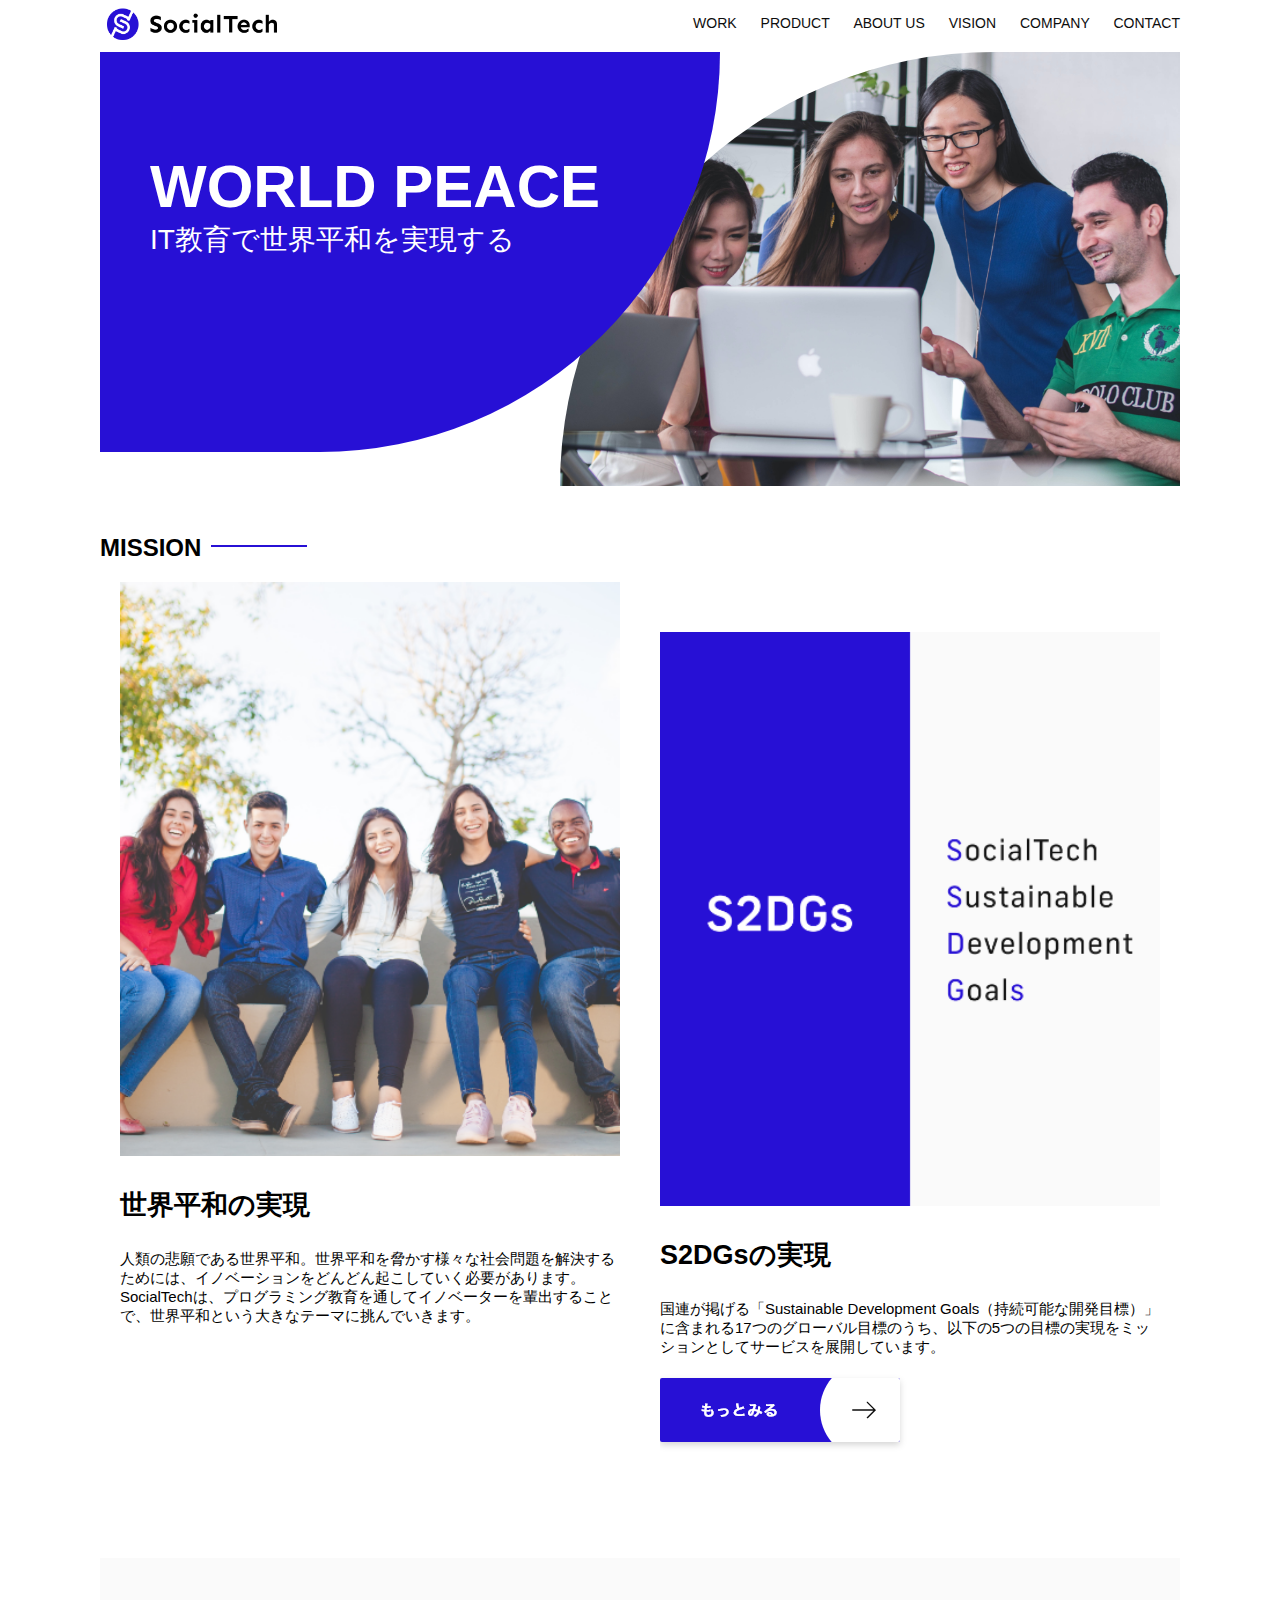
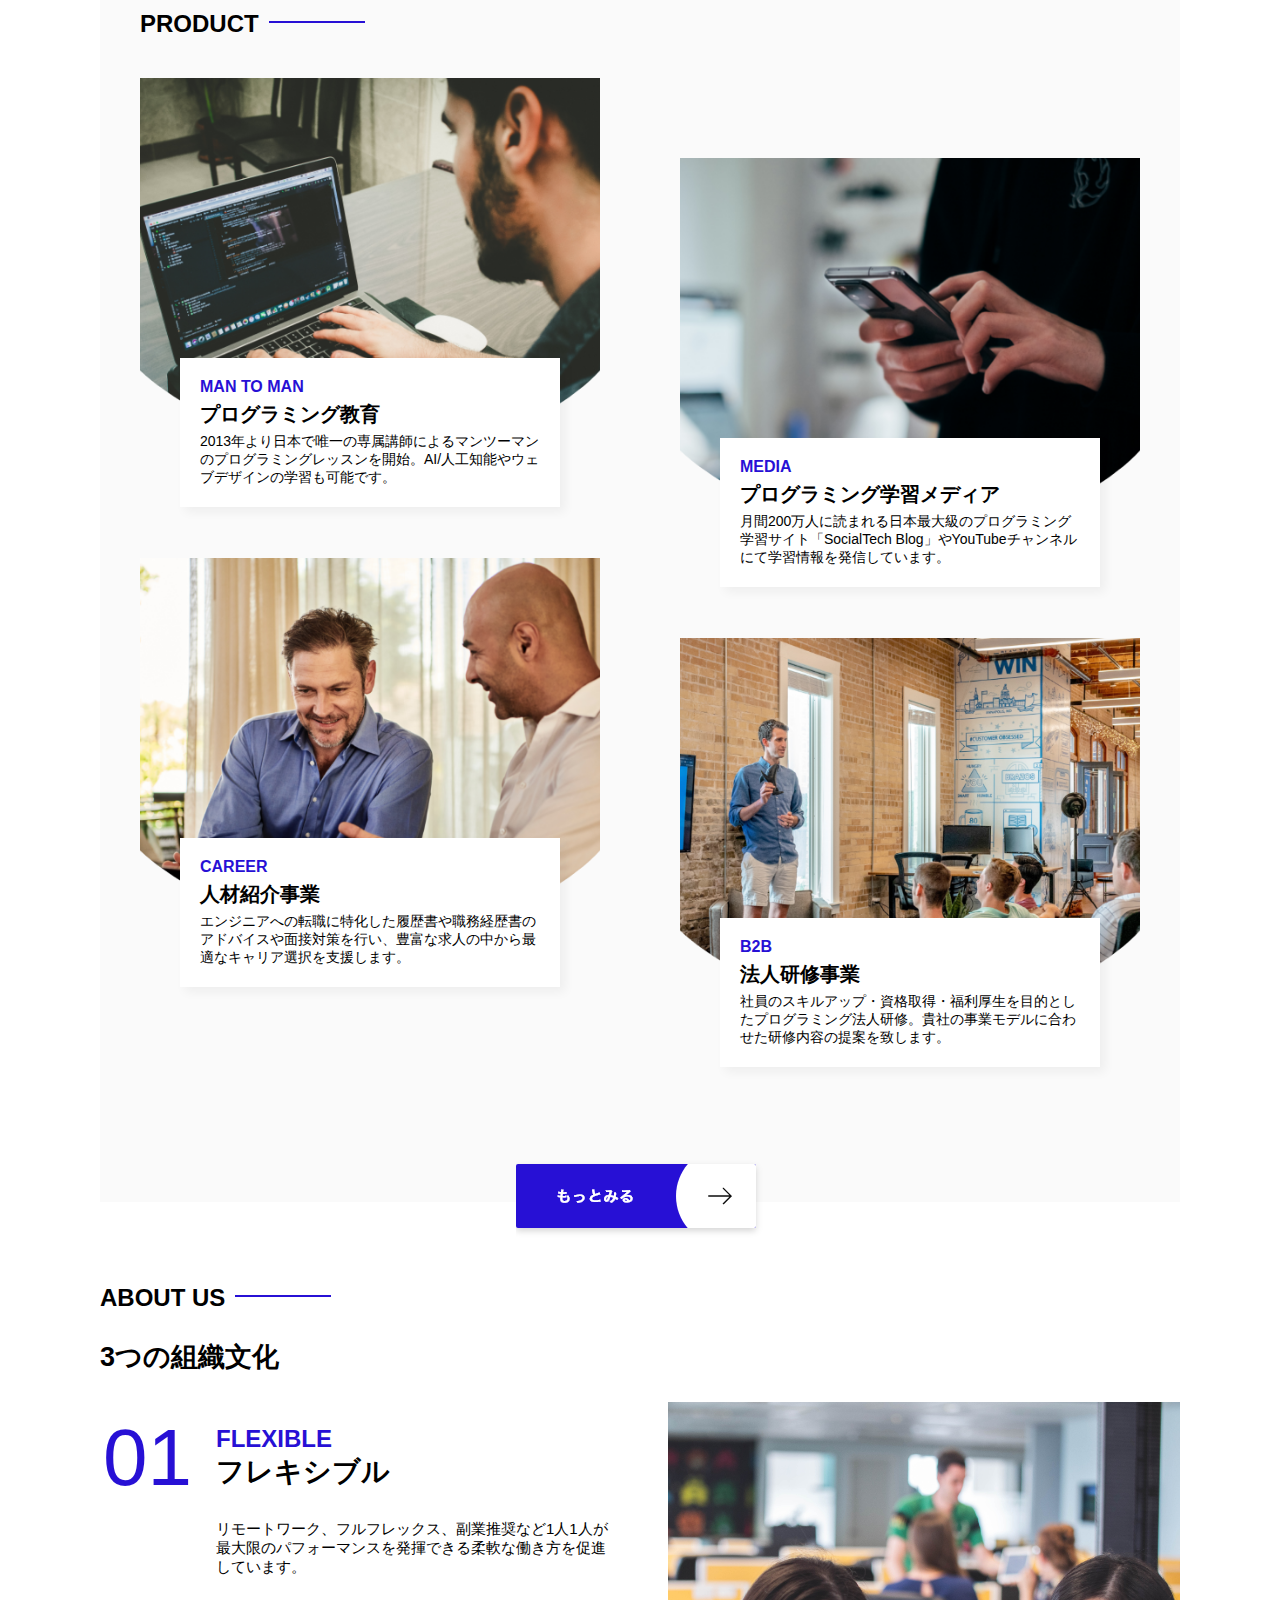
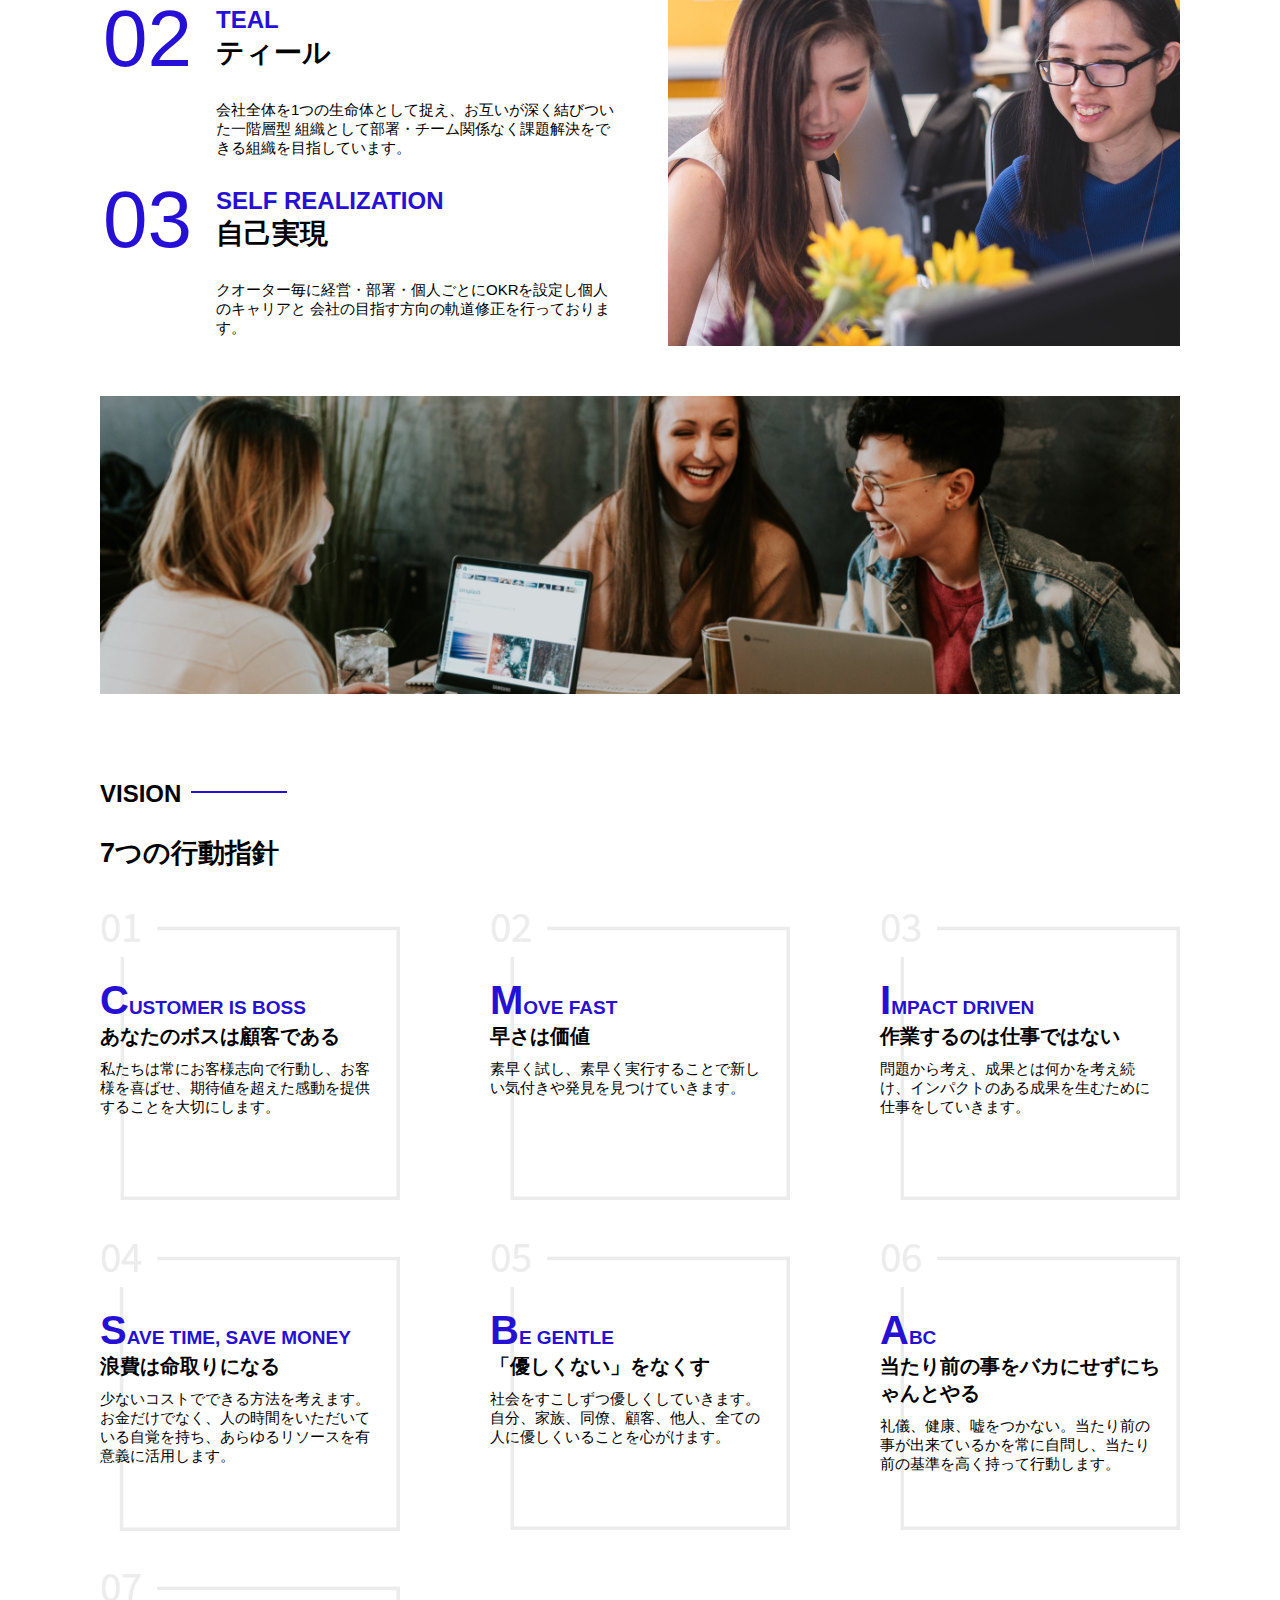
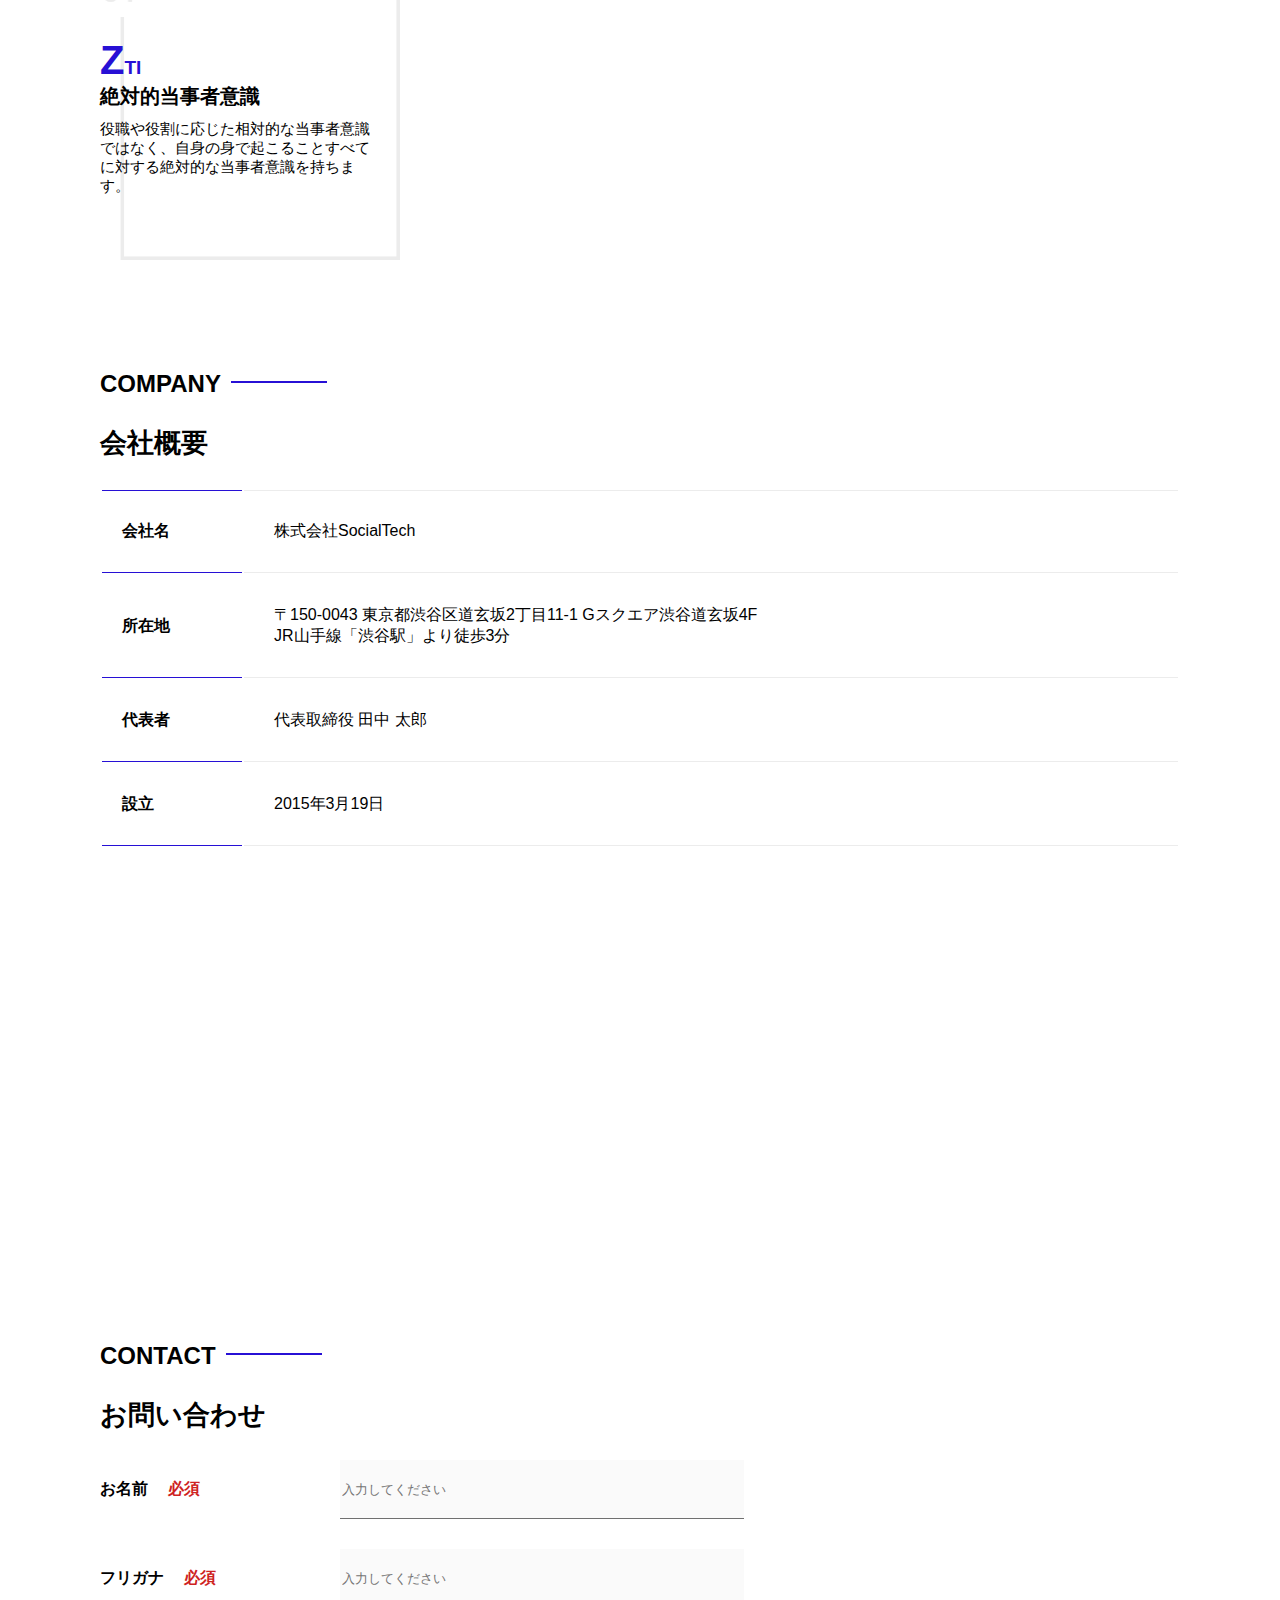
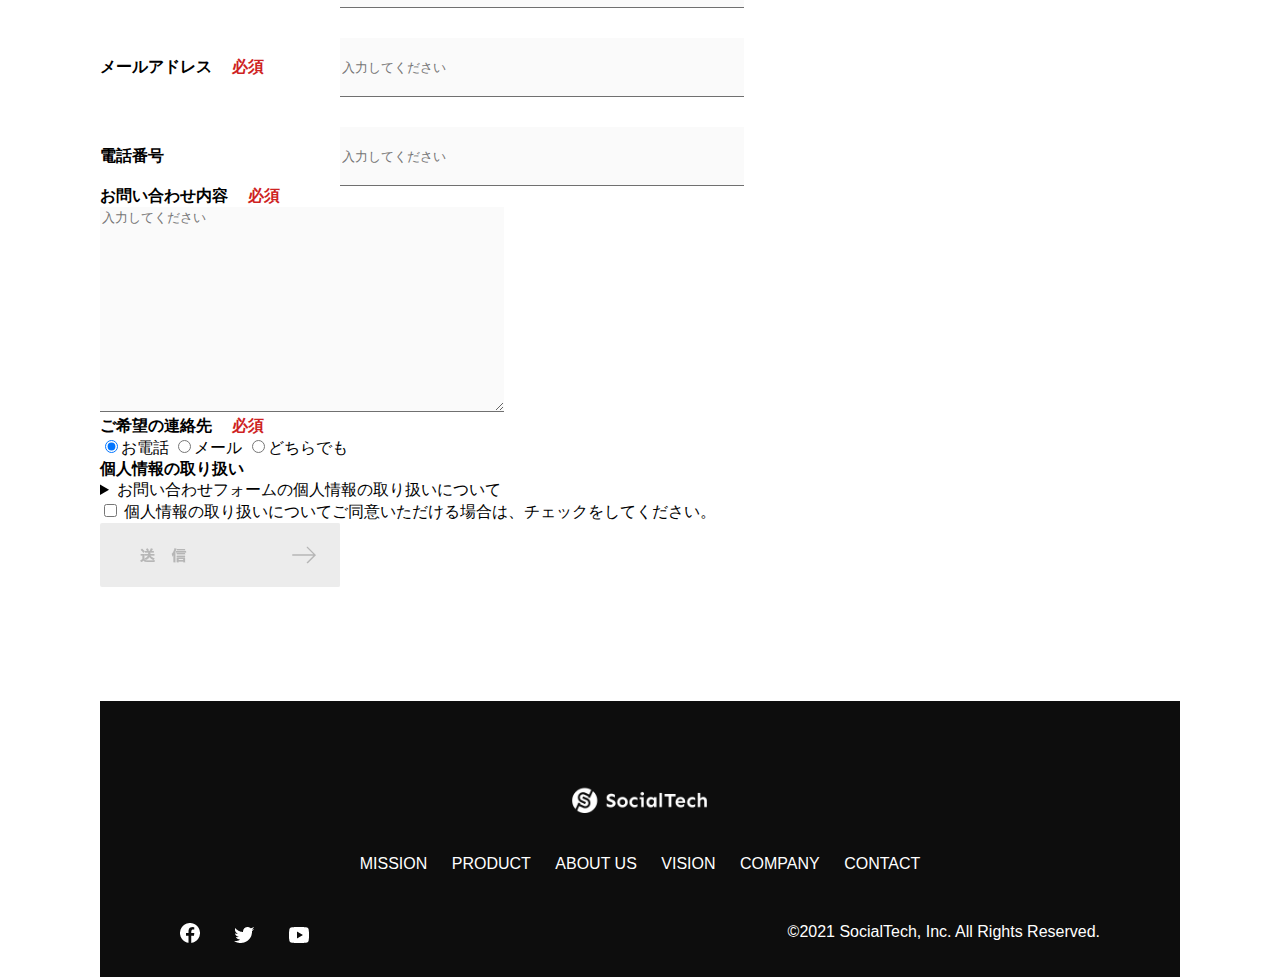
==== commit ef483541: "headerメニューの文言変更" ====
--- a/index.html
+++ b/index.html
@@ -12,7 +12,7 @@
       <a href="index.html" id="logo"><img src="images/logo.png" alt="トップページに戻る"></a>
         <!-- PC用ナビゲーション -->
       <nav id="nav-pc">
-        <a href="mission.html">MISSION</a>
+        <a href="mission.html">WORK</a>
         <a href="product.html">PRODUCT</a>
         <a href="index.html#aboutus">ABOUT US</a>
         <a href="index.html#vision">VISION</a>
